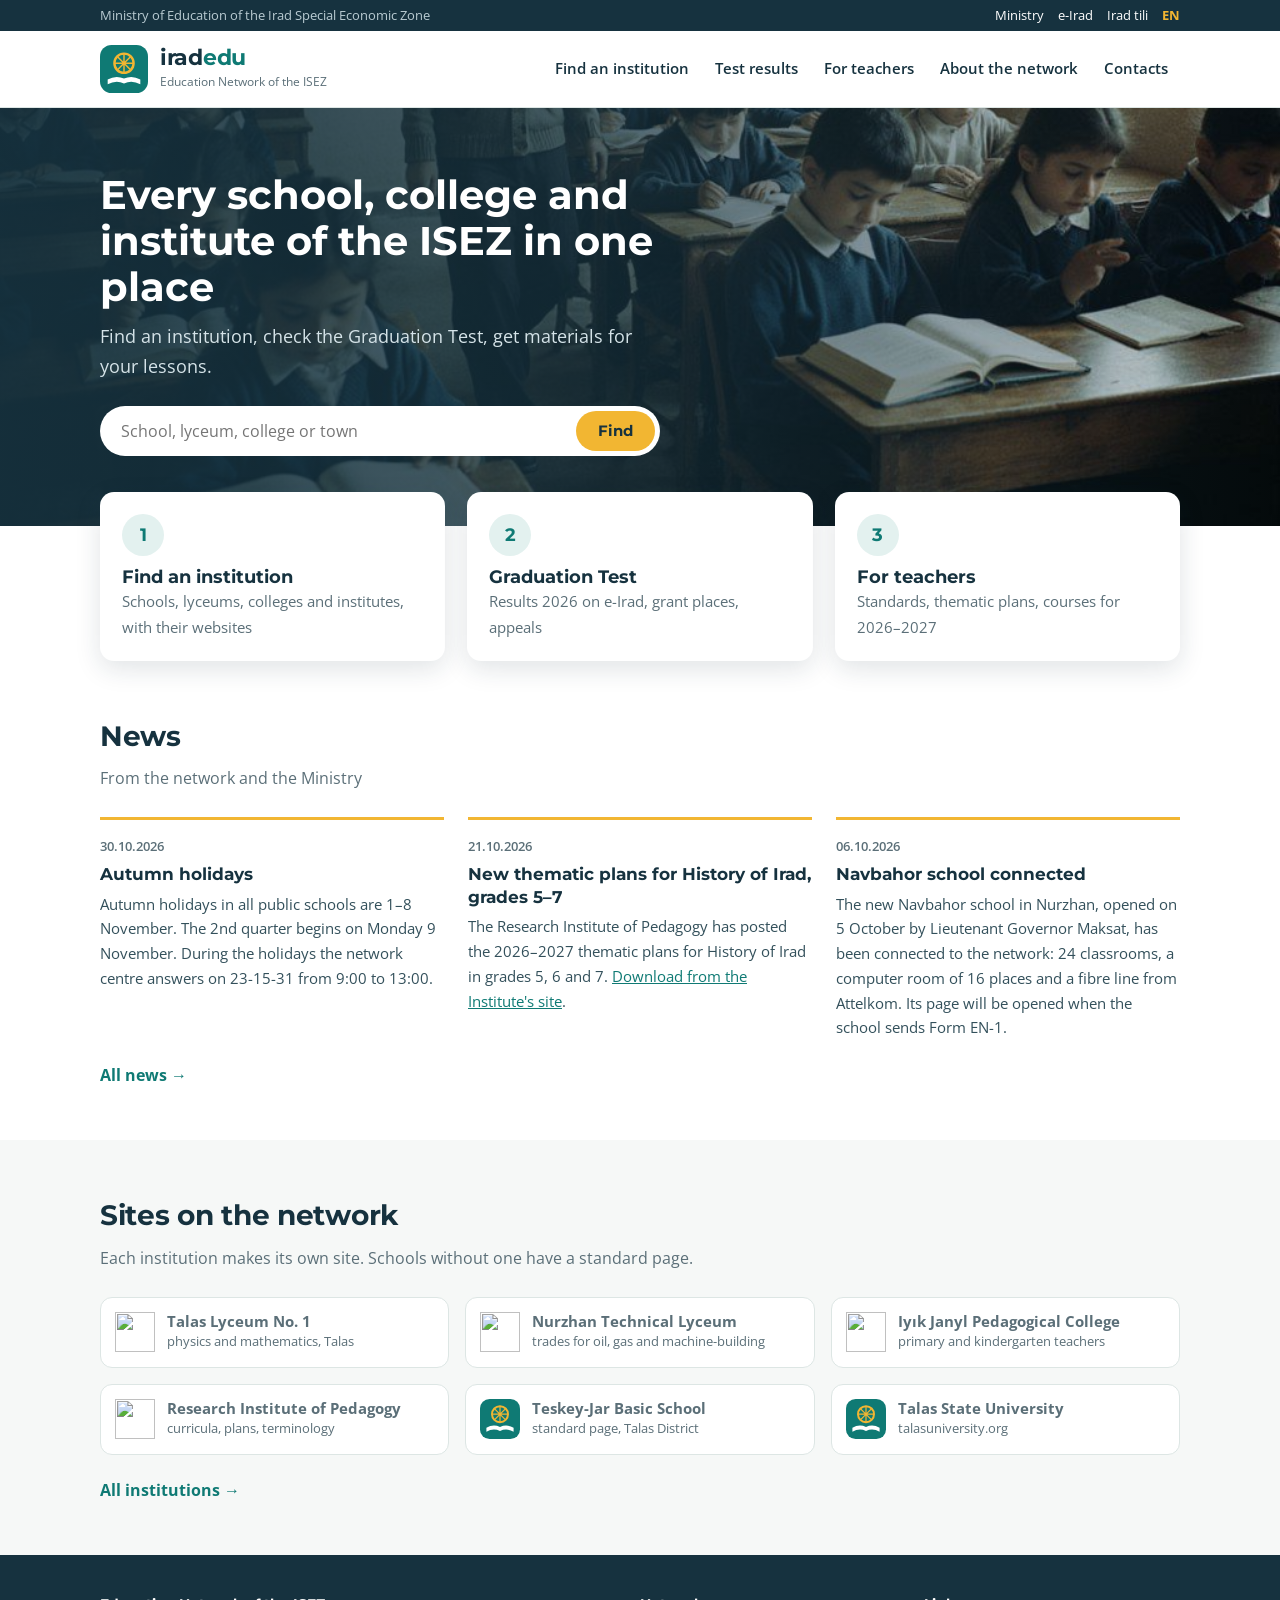
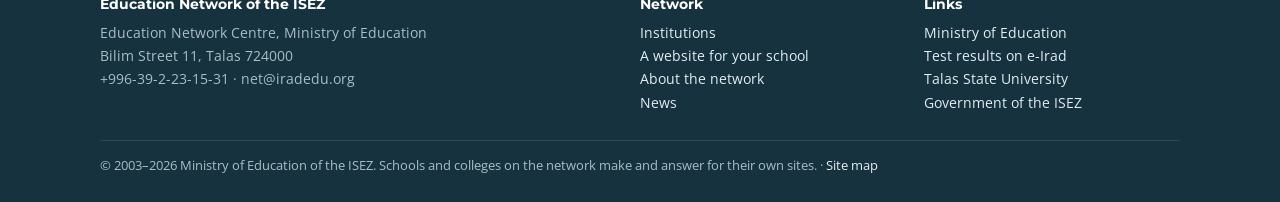
==== index.html @ 50f77b6a "Initial mirror import" ====
<!DOCTYPE html>
<html lang="en">
<head>
<meta charset="utf-8">
<meta name="viewport" content="width=device-width, initial-scale=1">
<title>iradedu | Education Network of the ISEZ</title>
<meta name="description" content="Education Network of the Irad Special Economic Zone (Ministry of Education): find a school, lyceum, college or institute, National Graduation Test results and resources for teachers.">
<link rel="canonical" href="https://iradedu.org/">
<meta property="og:type" content="website">
<meta property="og:url" content="https://iradedu.org/">
<meta property="og:title" content="iradedu | Education Network of the ISEZ">
<meta property="og:description" content="Education Network of the Irad Special Economic Zone (Ministry of Education): find a school, lyceum, college or institute, National Graduation Test results and resources for teachers.">
<meta property="og:image" content="https://iradedu.org/assets/og-image.png">
<meta property="og:image:width" content="1200">
<meta property="og:image:height" content="630">
<meta name="twitter:card" content="summary_large_image">
<meta name="twitter:image" content="https://iradedu.org/assets/og-image.png">
<link rel="icon" href="favicon.ico" sizes="any">
<link rel="icon" type="image/png" sizes="32x32" href="favicon-32.png">
<link rel="apple-touch-icon" href="apple-touch-icon.png">
<link rel="stylesheet" href="assets/edu.css">
<link rel="preconnect" href="https://fonts.googleapis.com"><link rel="stylesheet" href="https://fonts.googleapis.com/css2?family=Montserrat:wght@600;700&family=Open+Sans:wght@400;600;700&display=swap">
<script>window.goatcounter=new Object();goatcounter.path=p=>location.host+p;</script>
<script data-goatcounter="https://irad.goatcounter.com/count" async src="//gc.zgo.at/count.js"></script>
<script async src="https://www.googletagmanager.com/gtag/js?id=G-QTS2XFLJD7"></script>
<script>window.dataLayer=window.dataLayer||[];function gtag(){dataLayer.push(arguments);}gtag('js',new Date());gtag('config','G-QTS2XFLJD7');</script>
</head>
<body>
<div class="util"><div class="w"><span>Ministry of Education of the Irad Special Economic Zone</span><span><a href="https://education.iradgov.org/">Ministry</a><a href="https://e-irad.org/">e-Irad</a><a href="#" title="Iradi version is being prepared">Irad tili</a><b>EN</b></span></div></div>
<header><div class="w"><a class="brand" href="index.html"><img src="assets/logo.svg" alt="" width="48" height="48"><span><b>irad<span>edu</span></b><small>Education Network of the ISEZ</small></span></a>
<nav aria-label="Main"><ul><li><a href="institutions.html">Find an institution</a></li><li><a href="results.html">Test results</a></li><li><a href="teachers.html">For teachers</a></li><li><a href="network.html">About the network</a></li><li><a href="contacts.html">Contacts</a></li></ul></nav></div></header>
<main id="main"><div class="hero"><div class="w"><h1>Every school, college and institute of the ISEZ in one place</h1>
<p>Find an institution, check the Graduation Test, get materials for your lessons.</p>
<form class="find" action="institutions.html" method="get" role="search"><input id="q" name="q" type="search" placeholder="School, lyceum, college or town" aria-label="Search institutions"><button type="submit">Find</button></form></div></div>
<div class="w"><div class="tiles">
<a href="institutions.html"><i>1</i><b>Find an institution</b><span>Schools, lyceums, colleges and institutes, with their websites</span></a>
<a href="results.html"><i>2</i><b>Graduation Test</b><span>Results 2026 on e-Irad, grant places, appeals</span></a>
<a href="teachers.html"><i>3</i><b>For teachers</b><span>Standards, thematic plans, courses for 2026&ndash;2027</span></a></div></div><section><div class="w"><h2>News</h2><p class="lead">From the network and the Ministry</p>
<div class="news"><article><time>30.10.2026</time><h3>Autumn holidays</h3><p>Autumn holidays in all public schools are 1&ndash;8 November. The 2nd quarter begins on Monday 9 November. During the holidays the network centre answers on 23-15-31 from 9:00 to 13:00.</p></article><article><time>21.10.2026</time><h3>New thematic plans for History of Irad, grades 5&ndash;7</h3><p>The Research Institute of Pedagogy has posted the 2026&ndash;2027 thematic plans for History of Irad in grades 5, 6 and 7. <a href="https://pedagogy.iradedu.org/methods.html">Download from the Institute's site</a>.</p></article><article><time>06.10.2026</time><h3>Navbahor school connected</h3><p>The new Navbahor school in Nurzhan, opened on 5 October by Lieutenant Governor Maksat, has been connected to the network: 24 classrooms, a computer room of 16 places and a fibre line from Attelkom. Its page will be opened when the school sends Form EN-1.</p></article></div>
<a class="more" href="news.html">All news &rarr;</a></div></section>
<section class="alt"><div class="w"><h2>Sites on the network</h2><p class="lead">Each institution makes its own site. Schools without one have a standard page.</p>
<div class="sites"><a href="https://lyceum1.iradedu.org/"><img src="https://lyceum1.iradedu.org/assets/logo.svg" alt=""><span><b>Talas Lyceum No. 1</b><span>physics and mathematics, Talas</span></span></a><a href="https://ntl.iradedu.org/"><img src="https://ntl.iradedu.org/assets/img/gear.svg" alt=""><span><b>Nurzhan Technical Lyceum</b><span>trades for oil, gas and machine-building</span></span></a><a href="https://ijpc.iradedu.org/"><img src="https://ijpc.iradedu.org/logo.svg" alt=""><span><b>Iyık Janyl Pedagogical College</b><span>primary and kindergarten teachers</span></span></a><a href="https://pedagogy.iradedu.org/"><img src="https://pedagogy.iradedu.org/images/logo.svg" alt=""><span><b>Research Institute of Pedagogy</b><span>curricula, plans, terminology</span></span></a><a href="https://teskeyjar.iradedu.org/"><img src="assets/logo.svg" alt=""><span><b>Teskey-Jar Basic School</b><span>standard page, Talas District</span></span></a><a href="https://talasuniversity.org/"><img src="assets/logo.svg" alt=""><span><b>Talas State University</b><span>talasuniversity.org</span></span></a></div><a class="more" href="institutions.html">All institutions &rarr;</a></div></section></main>
<footer><div class="w"><div class="cols">
<div><h4>Education Network of the ISEZ</h4>Education Network Centre, Ministry of Education<br>Bilim Street 11, Talas 724000<br>+996-39-2-23-15-31 &middot; net@iradedu.org</div>
<div><h4>Network</h4><a href="institutions.html">Institutions</a><br><a href="connect.html">A website for your school</a><br><a href="network.html">About the network</a><br><a href="news.html">News</a></div>
<div><h4>Links</h4><a href="https://education.iradgov.org/">Ministry of Education</a><br><a href="https://e-irad.org/test-results/">Test results on e-Irad</a><br><a href="https://talasuniversity.org/">Talas State University</a><br><a href="https://iradgov.org/">Government of the ISEZ</a></div>
</div><div class="bot">&copy; 2003&ndash;2026 Ministry of Education of the ISEZ. Schools and colleges on the network make and answer for their own sites. &middot; <a href="sitemap.html">Site map</a></div></div></footer>
</body>
</html>
---- assets/edu.css ----
/* iradedu.org, 2024 redesign by the Education Network Centre */
*{box-sizing:border-box}
:root{--ink:#16323f;--teal:#0f7a74;--teal2:#e3f1ef;--sun:#f2b632;--bg:#f6f8f7;--mut:#5b6f78;--line:#dde6e4}
body{margin:0;background:#fff;color:var(--ink);font:16px/1.65 "Open Sans","Segoe UI",Arial,sans-serif}
a{color:var(--teal)}a:hover{color:#0a5753}
h1,h2,h3,.brand b{font-family:Montserrat,"Segoe UI",Arial,sans-serif}
.w{max-width:1120px;margin:0 auto;padding:0 20px}
.util{background:var(--ink);color:#b9cbd2;font-size:13px}
.util .w{display:flex;justify-content:space-between;gap:10px;flex-wrap:wrap;padding-top:5px;padding-bottom:5px}
.util a{color:#fff;text-decoration:none;margin-left:14px}.util b{color:var(--sun);margin-left:14px}
header{border-bottom:1px solid var(--line);background:#fff}
header .w{display:flex;align-items:center;justify-content:space-between;gap:18px;min-height:76px;flex-wrap:wrap}
.brand{display:flex;align-items:center;gap:12px;text-decoration:none;color:var(--ink)}
.brand img{width:48px;height:48px}
.brand b{display:block;font-size:22px;letter-spacing:-.3px;line-height:1}
.brand b span{color:var(--teal)}
.brand small{display:block;font-size:12px;color:var(--mut);margin-top:3px}
nav ul{list-style:none;margin:0;padding:0;display:flex;flex-wrap:wrap;gap:2px}
nav a{display:block;padding:8px 12px;border-radius:20px;text-decoration:none;color:var(--ink);font-weight:600;font-size:14.5px}
nav a:hover{background:var(--bg)}nav a.cur{background:var(--teal2);color:var(--teal)}
.hero{background:linear-gradient(90deg,rgba(22,50,63,.92) 0,rgba(22,50,63,.75) 45%,rgba(22,50,63,.15) 100%),var(--ink) url("photos/hero.jpg") center/cover;color:#fff;padding:64px 0 70px}
.hero h1{font-size:40px;line-height:1.15;margin:0 0 12px;max-width:620px}
.hero p{max-width:560px;color:#d5e3e8;font-size:18px;margin:0 0 24px}
.find{display:flex;max-width:560px;background:#fff;border-radius:30px;padding:5px;gap:6px}
.find input{flex:1;min-width:0;border:0;font:16px "Open Sans",Arial;padding:9px 16px;border-radius:30px;outline:none;color:var(--ink)}
.find button{border:0;background:var(--sun);color:var(--ink);font:700 15px Montserrat,Arial;padding:9px 22px;border-radius:30px;cursor:pointer}
.tiles{display:grid;grid-template-columns:repeat(3,1fr);gap:22px;margin:-34px auto 0;position:relative}
.tiles a{display:block;background:#fff;border-radius:14px;padding:22px 22px 20px;box-shadow:0 8px 26px rgba(22,50,63,.13);text-decoration:none;color:var(--ink)}
.tiles a:hover{box-shadow:0 10px 30px rgba(22,50,63,.22)}
.tiles i{display:inline-block;width:42px;height:42px;border-radius:50%;background:var(--teal2);color:var(--teal);font:700 18px/42px Montserrat;text-align:center;font-style:normal;margin-bottom:10px}
.tiles b{display:block;font:700 18px Montserrat,Arial}.tiles span{color:var(--mut);font-size:14.5px}
section{padding:52px 0}section.alt{background:var(--bg)}
h2{font-size:28px;margin:0 0 6px;letter-spacing:-.3px}
.lead{color:var(--mut);margin:0 0 26px}
.news{display:grid;grid-template-columns:repeat(3,1fr);gap:24px}
.news article{border-top:3px solid var(--sun);padding-top:12px}
.news time{font-size:13px;color:var(--mut);font-weight:600}
.news h3{font-size:17px;margin:4px 0 6px;line-height:1.35}
.news p{margin:0;font-size:15px;color:#33505b}
.more{display:inline-block;margin-top:22px;font-weight:700;text-decoration:none}
.sites{display:grid;grid-template-columns:repeat(3,1fr);gap:16px}
.sites a{display:flex;gap:12px;align-items:center;background:#fff;border:1px solid var(--line);border-radius:12px;padding:14px;text-decoration:none;color:var(--ink)}
.sites a:hover{border-color:var(--teal)}
.sites img{width:40px;height:40px;flex:none}.sites b{display:block;font-size:15px;line-height:1.3}.sites span{font-size:13px;color:var(--mut)}
.page-h{background:var(--bg);border-bottom:1px solid var(--line);padding:34px 0 26px}
.page-h h1{margin:0;font-size:32px;letter-spacing:-.3px}.crumb{font-size:13px;color:var(--mut);margin-bottom:6px}.crumb a{color:var(--mut)}
.body{padding:34px 20px 54px;max-width:1120px;margin:0 auto}
.body>*{max-width:820px}
.body h2{font-size:21px;margin:30px 0 8px}
table.grid{border-collapse:collapse;width:100%;margin:6px 0 16px;font-size:15px}
.tw{overflow-x:auto;max-width:100%}
table.grid th{text-align:left;background:var(--bg);padding:9px 10px;border-bottom:2px solid var(--line)}
table.grid td{padding:9px 10px;border-bottom:1px solid var(--line);vertical-align:top}
table.grid tr.g th{background:var(--teal2);color:var(--teal);font-size:13px;text-transform:uppercase;letter-spacing:.6px}
table.grid td.na{color:#9aa9ae}
.flt{display:flex;flex-wrap:wrap;gap:10px;margin:0 0 14px}
.flt select,.flt input{font:15px "Open Sans",Arial;padding:7px 12px;border:1px solid var(--line);border-radius:20px}
.tag{display:inline-block;font-size:11px;font-weight:700;padding:1px 8px;border-radius:10px;background:#fbf0d2;color:#7a5a12;margin-left:6px}
.notice{background:var(--teal2);border-radius:10px;padding:14px 18px;margin:0 0 18px}
.doc{padding:10px 0;border-bottom:1px solid var(--line)}.doc .m{color:var(--mut);font-size:14px}.doc .st{display:block;font-size:13px;color:#b07b00;font-weight:700}
.ic{display:none}
.sig{color:var(--mut);font-style:italic}
.dead{color:#9aa9ae;text-decoration:line-through}
.stamp{font-size:12px;color:#9aa9ae;margin-top:30px}
footer{background:var(--ink);color:#a9bec6;font-size:14px;padding:40px 0 26px}
footer .cols{display:grid;grid-template-columns:2fr 1fr 1fr;gap:28px}
footer h4{color:#fff;margin:0 0 8px;font:700 14px Montserrat,Arial}footer a{color:#e3eef1;text-decoration:none}footer a:hover{color:var(--sun)}
footer .bot{border-top:1px solid #2b4a57;margin-top:26px;padding-top:14px;font-size:13px}
@media (max-width:860px){.tiles,.news,.sites,footer .cols{grid-template-columns:1fr}.hero{padding:40px 0 56px}.hero h1{font-size:30px}.tiles{margin-top:-26px;gap:12px}nav a{padding:6px 9px;font-size:14px}}
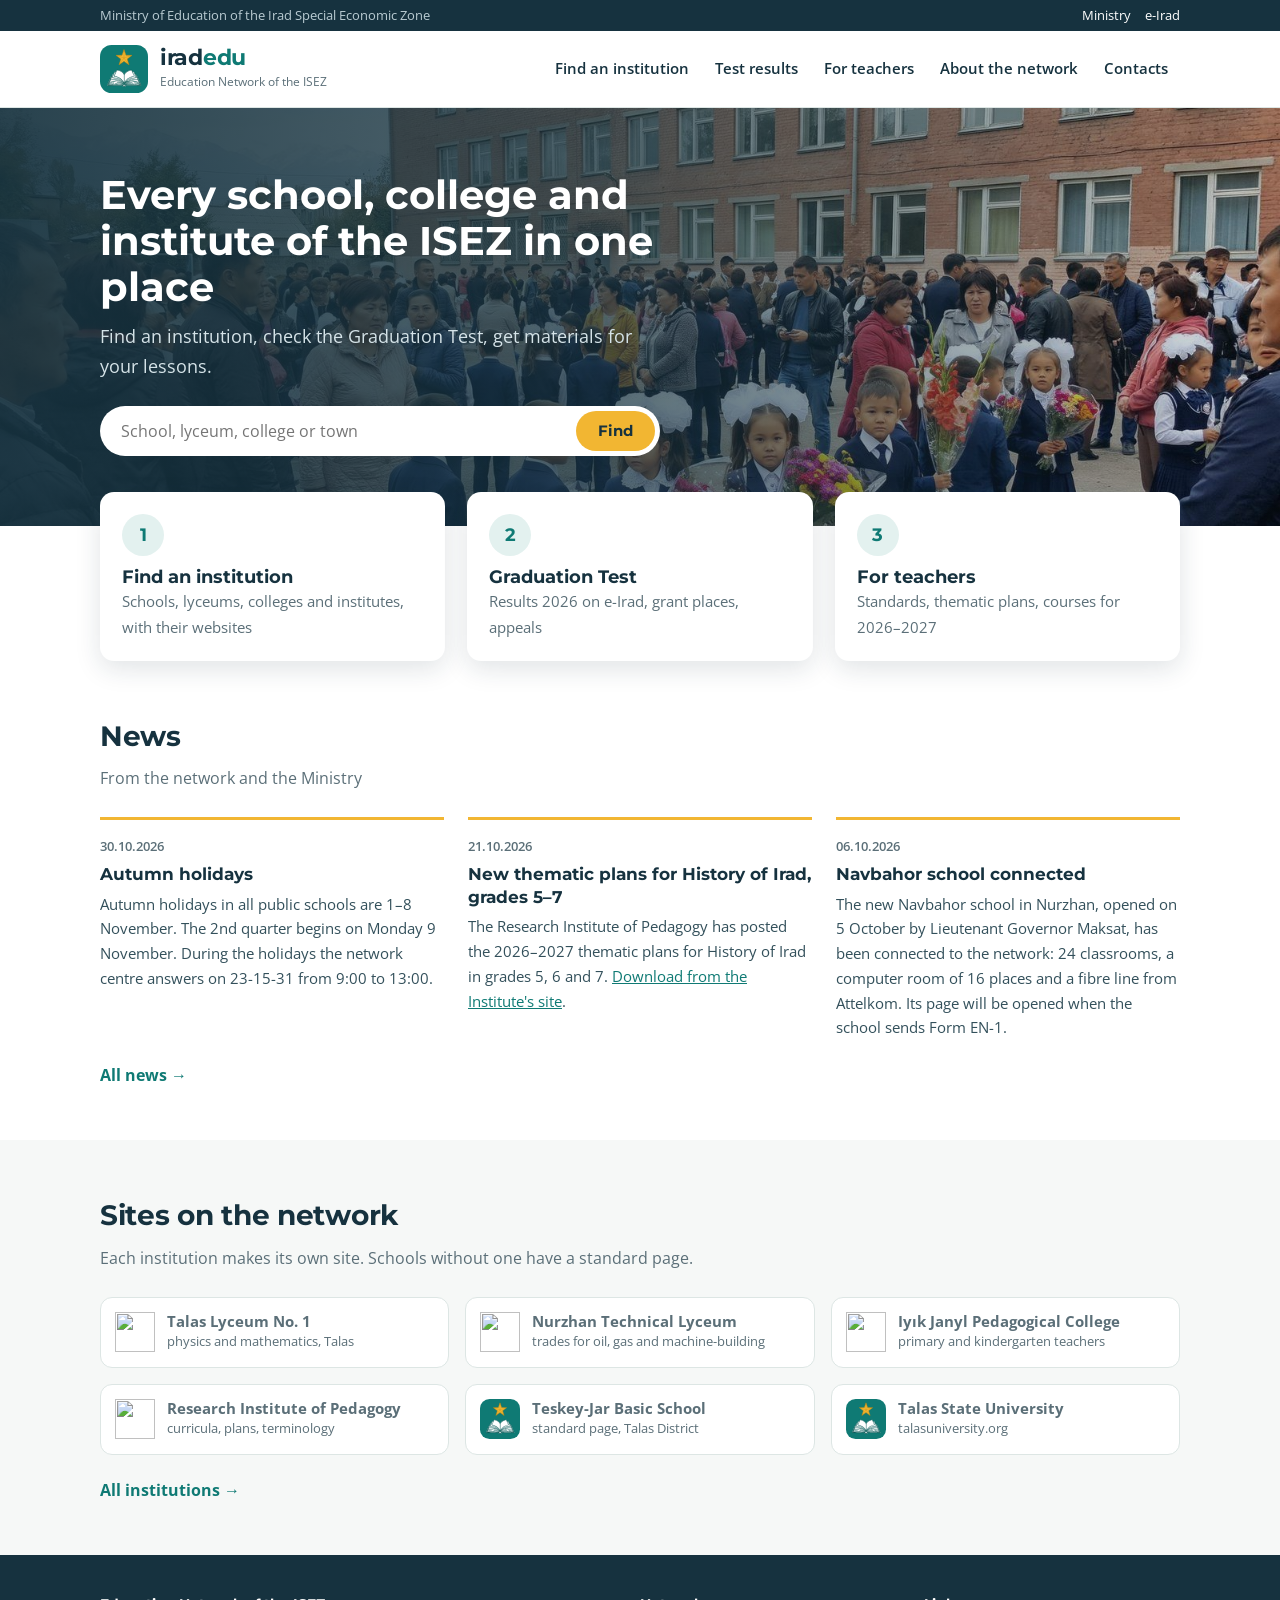
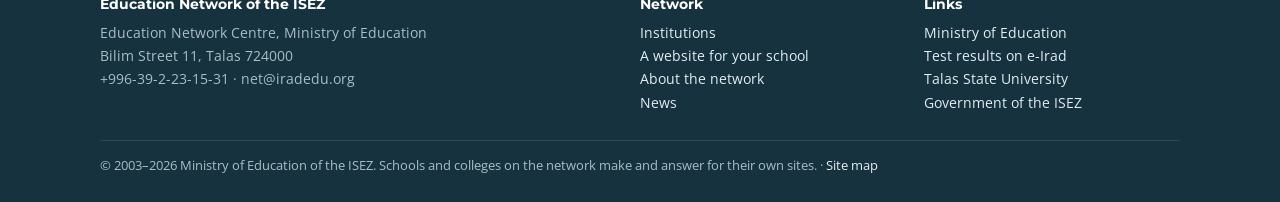
==== commit 656eda69: "Mirror sync" ====
--- a/index.html
+++ b/index.html
@@ -26,7 +26,7 @@
 <script>window.dataLayer=window.dataLayer||[];function gtag(){dataLayer.push(arguments);}gtag('js',new Date());gtag('config','G-QTS2XFLJD7');</script>
 </head>
 <body>
-<div class="util"><div class="w"><span>Ministry of Education of the Irad Special Economic Zone</span><span><a href="https://education.iradgov.org/">Ministry</a><a href="https://e-irad.org/">e-Irad</a><a href="#" title="Iradi version is being prepared">Irad tili</a><b>EN</b></span></div></div>
+<div class="util"><div class="w"><span>Ministry of Education of the Irad Special Economic Zone</span><span><a href="https://education.iradgov.org/">Ministry</a><a href="https://e-irad.org/">e-Irad</a></span></div></div>
 <header><div class="w"><a class="brand" href="index.html"><img src="assets/logo.svg" alt="" width="48" height="48"><span><b>irad<span>edu</span></b><small>Education Network of the ISEZ</small></span></a>
 <nav aria-label="Main"><ul><li><a href="institutions.html">Find an institution</a></li><li><a href="results.html">Test results</a></li><li><a href="teachers.html">For teachers</a></li><li><a href="network.html">About the network</a></li><li><a href="contacts.html">Contacts</a></li></ul></nav></div></header>
 <main id="main"><div class="hero"><div class="w"><h1>Every school, college and institute of the ISEZ in one place</h1>
